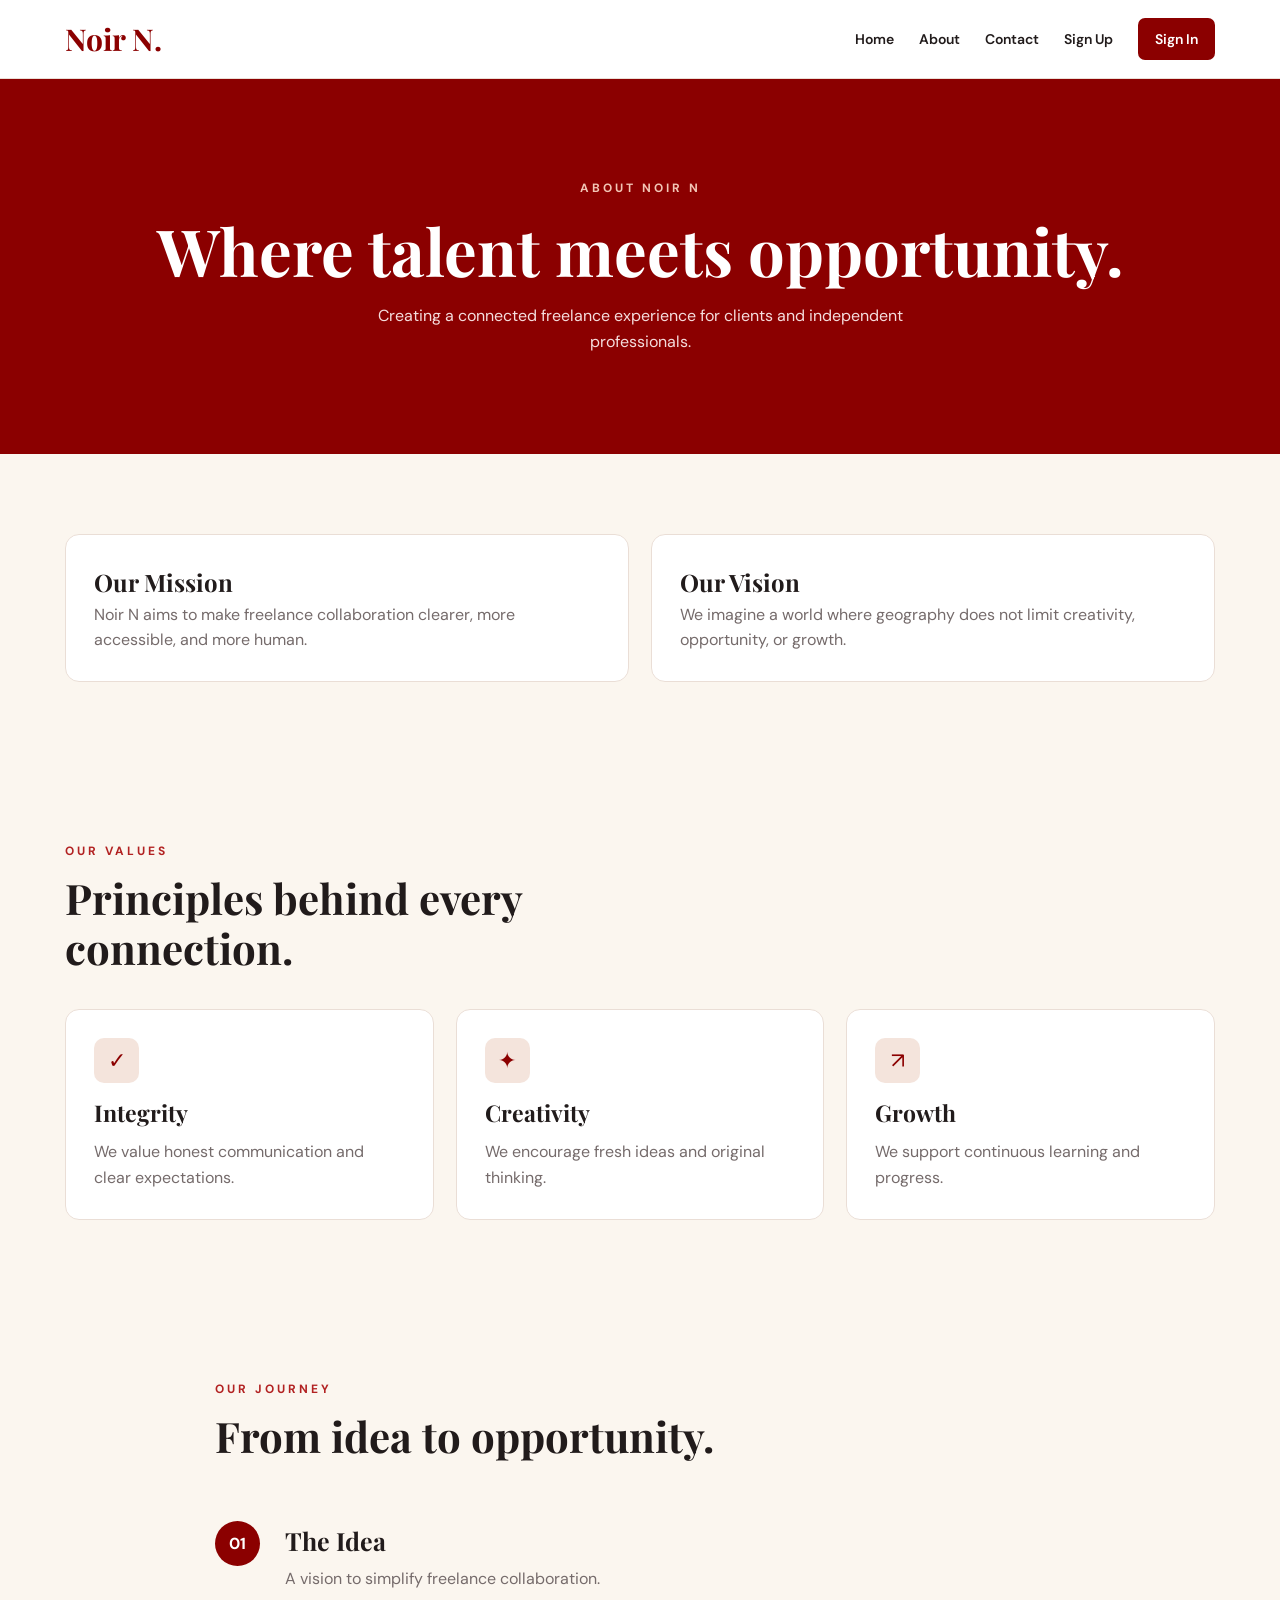
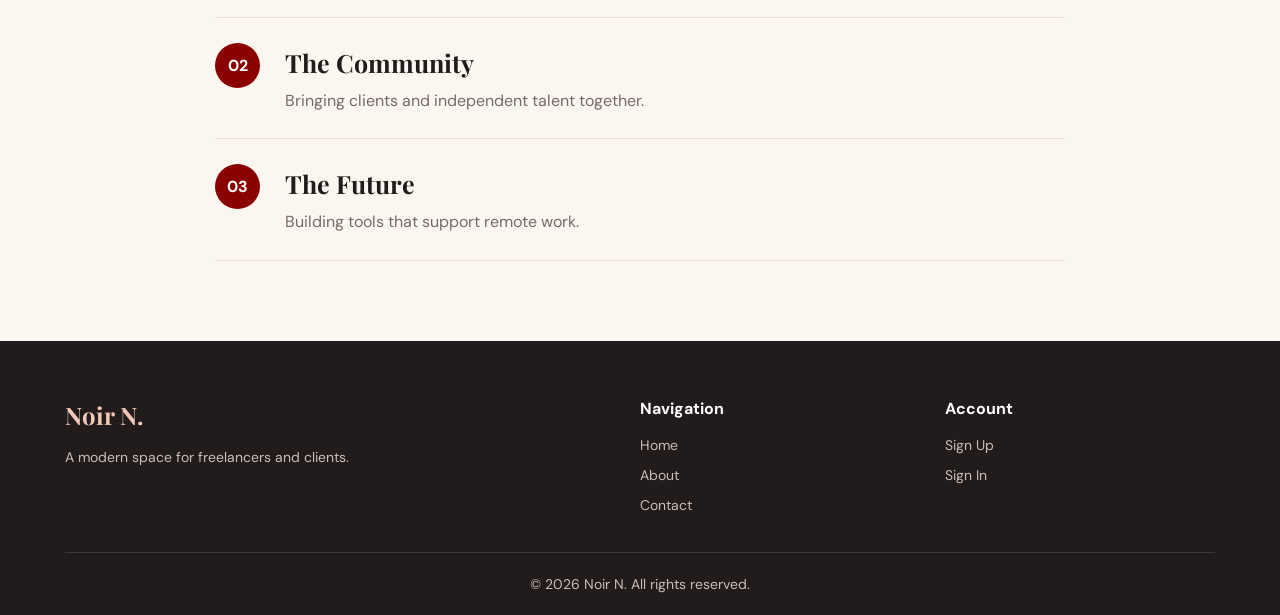
==== about.html @ 5ce1acbb "Add files via upload" ====
<!DOCTYPE html>
<html lang="en">
<head>
    <meta charset="UTF-8">
    <meta name="viewport" content="width=device-width, initial-scale=1.0">
    <title>About | Noir N</title>
    <link rel="stylesheet" href="css/style.css">
    <link rel="stylesheet" href="css/about.css">
</head>
<body>

<header class="navbar">
    <div class="container nav-container">
        <a href="index.html" class="logo">Noir N.</a>

        <nav class="nav-links">
            <a href="index.html">Home</a>
            <a href="about.html">About</a>
            <a href="contact.html">Contact</a>
            <a href="signup.html">Sign Up</a>
            <a href="signin.html" class="nav-button">Sign In</a>
        </nav>
    </div>
</header>

<main>

<section class="page-banner">
    <div class="container">
        <p class="eyebrow">ABOUT NOIR N</p>
        <h1>Where talent meets opportunity.</h1>
        <p>
            Creating a connected freelance experience
            for clients and independent professionals.
        </p>
    </div>
</section>

<section class="section">
    <div class="container grid grid-2">

        <article class="info-card">
            <h2>Our Mission</h2>
            <p>
                Noir N aims to make freelance collaboration
                clearer, more accessible, and more human.
            </p>
        </article>

        <article class="info-card">
            <h2>Our Vision</h2>
            <p>
                We imagine a world where geography does not
                limit creativity, opportunity, or growth.
            </p>
        </article>

    </div>
</section>

<section class="section">
    <div class="container">

        <div class="section-heading">
            <p class="eyebrow">OUR VALUES</p>
            <h2>Principles behind every connection.</h2>
        </div>

        <div class="grid grid-3">

            <article class="feature-card">
                <span class="icon">✓</span>
                <h3>Integrity</h3>
                <p>We value honest communication and clear expectations.</p>
            </article>

            <article class="feature-card">
                <span class="icon">✦</span>
                <h3>Creativity</h3>
                <p>We encourage fresh ideas and original thinking.</p>
            </article>

            <article class="feature-card">
                <span class="icon">↗</span>
                <h3>Growth</h3>
                <p>We support continuous learning and progress.</p>
            </article>

        </div>
    </div>
</section>

<section class="section">
    <div class="container timeline">

        <div class="section-heading">
            <p class="eyebrow">OUR JOURNEY</p>
            <h2>From idea to opportunity.</h2>
        </div>

        <div class="timeline-item">
            <span>01</span>
            <div>
                <h3>The Idea</h3>
                <p>A vision to simplify freelance collaboration.</p>
            </div>
        </div>

        <div class="timeline-item">
            <span>02</span>
            <div>
                <h3>The Community</h3>
                <p>Bringing clients and independent talent together.</p>
            </div>
        </div>

        <div class="timeline-item">
            <span>03</span>
            <div>
                <h3>The Future</h3>
                <p>Building tools that support remote work.</p>
            </div>
        </div>

    </div>
</section>

</main>

<footer class="footer">
    <div class="container">
        <div class="footer-grid">
            <div>
                <h3>Noir N.</h3>
                <p>A modern space for freelancers and clients.</p>
            </div>

            <div>
                <h4>Navigation</h4>
                <div class="footer-links">
                    <a href="index.html">Home</a>
                    <a href="about.html">About</a>
                    <a href="contact.html">Contact</a>
                </div>
            </div>

            <div>
                <h4>Account</h4>
                <div class="footer-links">
                    <a href="signup.html">Sign Up</a>
                    <a href="signin.html">Sign In</a>
                </div>
            </div>
        </div>

        <div class="footer-bottom">
            <p>&copy; 2026 Noir N. All rights reserved.</p>
        </div>
    </div>
</footer>

</body>
</html>
---- css/style.css ----
@import url('https://fonts.googleapis.com/css2?family=DM+Sans:wght@400;500;600;700&family=Playfair+Display:wght@600;700&display=swap');

:root {
    --red: #8b0000;
    --red-light: #b22222;
    --cream: #fbf6ef;
    --dark: #211b1b;
    --muted: #756b6b;
    --white: #ffffff;
    --border: #eaded6;
}

* {
    margin: 0;
    padding: 0;
    box-sizing: border-box;
}

html {
    scroll-behavior: smooth;
}

body {
    font-family: 'DM Sans', sans-serif;
    background: var(--cream);
    color: var(--dark);
    line-height: 1.6;
}

a {
    text-decoration: none;
    color: inherit;
    transition: 0.3s ease;
}

img {
    max-width: 100%;
}

.container {
    width: min(1150px, 92%);
    margin: auto;
}

/* NAVBAR */

.navbar {
    background: var(--white);
    border-bottom: 1px solid var(--border);
    position: sticky;
    top: 0;
    z-index: 100;
}

.nav-container {
    min-height: 78px;
    display: flex;
    align-items: center;
    justify-content: space-between;
    gap: 20px;
}

.logo {
    font-family: 'Playfair Display', serif;
    font-size: 30px;
    font-weight: 700;
    color: var(--red);
}

.nav-links {
    display: flex;
    align-items: center;
    gap: 25px;
    font-size: 14px;
    font-weight: 600;
}

.nav-links a:hover {
    color: var(--red-light);
    transform: translateY(-2px);
}

.nav-button {
    background: var(--red);
    color: white;
    padding: 10px 17px;
    border-radius: 7px;
}

.nav-button:hover {
    background: var(--red-light);
    color: white;
}

/* BUTTONS */

.btn {
    display: inline-block;
    padding: 12px 24px;
    border-radius: 7px;
    border: 1px solid var(--red);
    font-weight: 700;
    cursor: pointer;
    transition: 0.3s ease;
}

.btn-primary {
    background: var(--red);
    color: white;
}

.btn-primary:hover {
    background: var(--red-light);
    color: white;
    transform: translateY(-3px);
    box-shadow: 0 10px 20px #8b000033;
}

.btn-outline {
    color: var(--red);
    background: transparent;
}

.btn-outline:hover {
    background: var(--red);
    color: white;
    transform: translateY(-3px);
}

/* GENERAL */

.eyebrow {
    color: var(--red-light);
    font-size: 12px;
    font-weight: 700;
    letter-spacing: 3px;
}

h1,
h2,
h3 {
    font-family: 'Playfair Display', serif;
}

.section {
    padding: 80px 0;
}

.section-heading {
    max-width: 650px;
    margin-bottom: 35px;
}

.section-heading h2 {
    font-size: 42px;
    line-height: 1.2;
    margin-top: 12px;
}

.grid {
    display: grid;
    gap: 22px;
}

.grid-2 {
    grid-template-columns: repeat(2, 1fr);
}

.grid-3 {
    grid-template-columns: repeat(3, 1fr);
}

.feature-card,
.info-card {
    background: white;
    padding: 28px;
    border: 1px solid var(--border);
    border-radius: 14px;
    transition: 0.3s ease;
}

.feature-card:hover,
.info-card:hover {
    transform: translateY(-7px);
    box-shadow: 0 15px 30px #4b191412;
    border-color: #d4aaa0;
}

.feature-card h3 {
    margin: 12px 0 8px;
    font-size: 23px;
}

.feature-card p,
.info-card p {
    color: var(--muted);
}

.icon {
    display: inline-flex;
    align-items: center;
    justify-content: center;
    width: 45px;
    height: 45px;
    border-radius: 10px;
    background: #f4e4dc;
    color: var(--red);
    font-size: 22px;
}

/* PAGE BANNER */

.page-banner {
    padding: 100px 0;
    background: var(--red);
    color: white;
    text-align: center;
}

.page-banner h1 {
    font-size: clamp(40px, 6vw, 65px);
    line-height: 1.15;
    margin: 15px auto;
}

.page-banner p:last-child {
    max-width: 600px;
    margin: auto;
    color: #f5dddd;
}

.page-banner .eyebrow {
    color: #f2c5b5;
}

/* FOOTER */

.footer {
    background: #211b1b;
    color: white;
    padding: 55px 0 20px;
}

.footer-grid {
    display: grid;
    grid-template-columns: 2fr 1fr 1fr;
    gap: 35px;
}

.footer h3 {
    font-size: 24px;
    color: #f0c6b5;
    margin-bottom: 12px;
}

.footer h4 {
    margin-bottom: 12px;
}

.footer p,
.footer a {
    color: #cbbbbb;
    font-size: 14px;
}

.footer a:hover {
    color: white;
}

.footer-links {
    display: flex;
    flex-direction: column;
    gap: 8px;
}

.footer-bottom {
    border-top: 1px solid #ffffff22;
    margin-top: 35px;
    padding-top: 20px;
    text-align: center;
}

/* ANIMATIONS */

@keyframes fadeUp {
    from {
        opacity: 0;
        transform: translateY(25px);
    }

    to {
        opacity: 1;
        transform: translateY(0);
    }
}

@keyframes float {
    0%,
    100% {
        transform: translateY(0);
    }

    50% {
        transform: translateY(-10px);
    }
}

@keyframes slideIn {
    from {
        opacity: 0;
        transform: translateX(-30px);
    }

    to {
        opacity: 1;
        transform: translateX(0);
    }
}

.hero-content,
.feature-card,
.info-card,
.form-card {
    animation: fadeUp 0.8s ease both;
}

/* RESPONSIVE */

@media (max-width: 768px) {
    .nav-container {
        flex-direction: column;
        padding: 18px 0;
    }

    .nav-links {
        flex-wrap: wrap;
        justify-content: center;
        gap: 15px;
    }

    .grid-2,
    .grid-3,
    .footer-grid {
        grid-template-columns: 1fr;
    }

    .section {
        padding: 55px 0;
    }

    .section-heading h2 {
        font-size: 34px;
    }

    .page-banner {
        padding: 65px 0;
    }
}
---- css/about.css ----
.timeline {
    max-width: 850px;
    margin: auto;
}

.timeline-item {
    display: flex;
    gap: 25px;
    padding: 25px 0;
    border-bottom: 1px solid var(--border);
    animation: slideIn 0.7s ease both;
}

.timeline-item > span {
    background: var(--red);
    color: white;
    border-radius: 50%;
    width: 45px;
    height: 45px;
    min-width: 45px;
    display: flex;
    align-items: center;
    justify-content: center;
    font-weight: 700;
}

.timeline-item h3 {
    font-size: 25px;
    margin-bottom: 5px;
}

.timeline-item p {
    color: var(--muted);
}

.timeline-item:hover > span {
    background: var(--red-light);
    transform: scale(1.08);
}
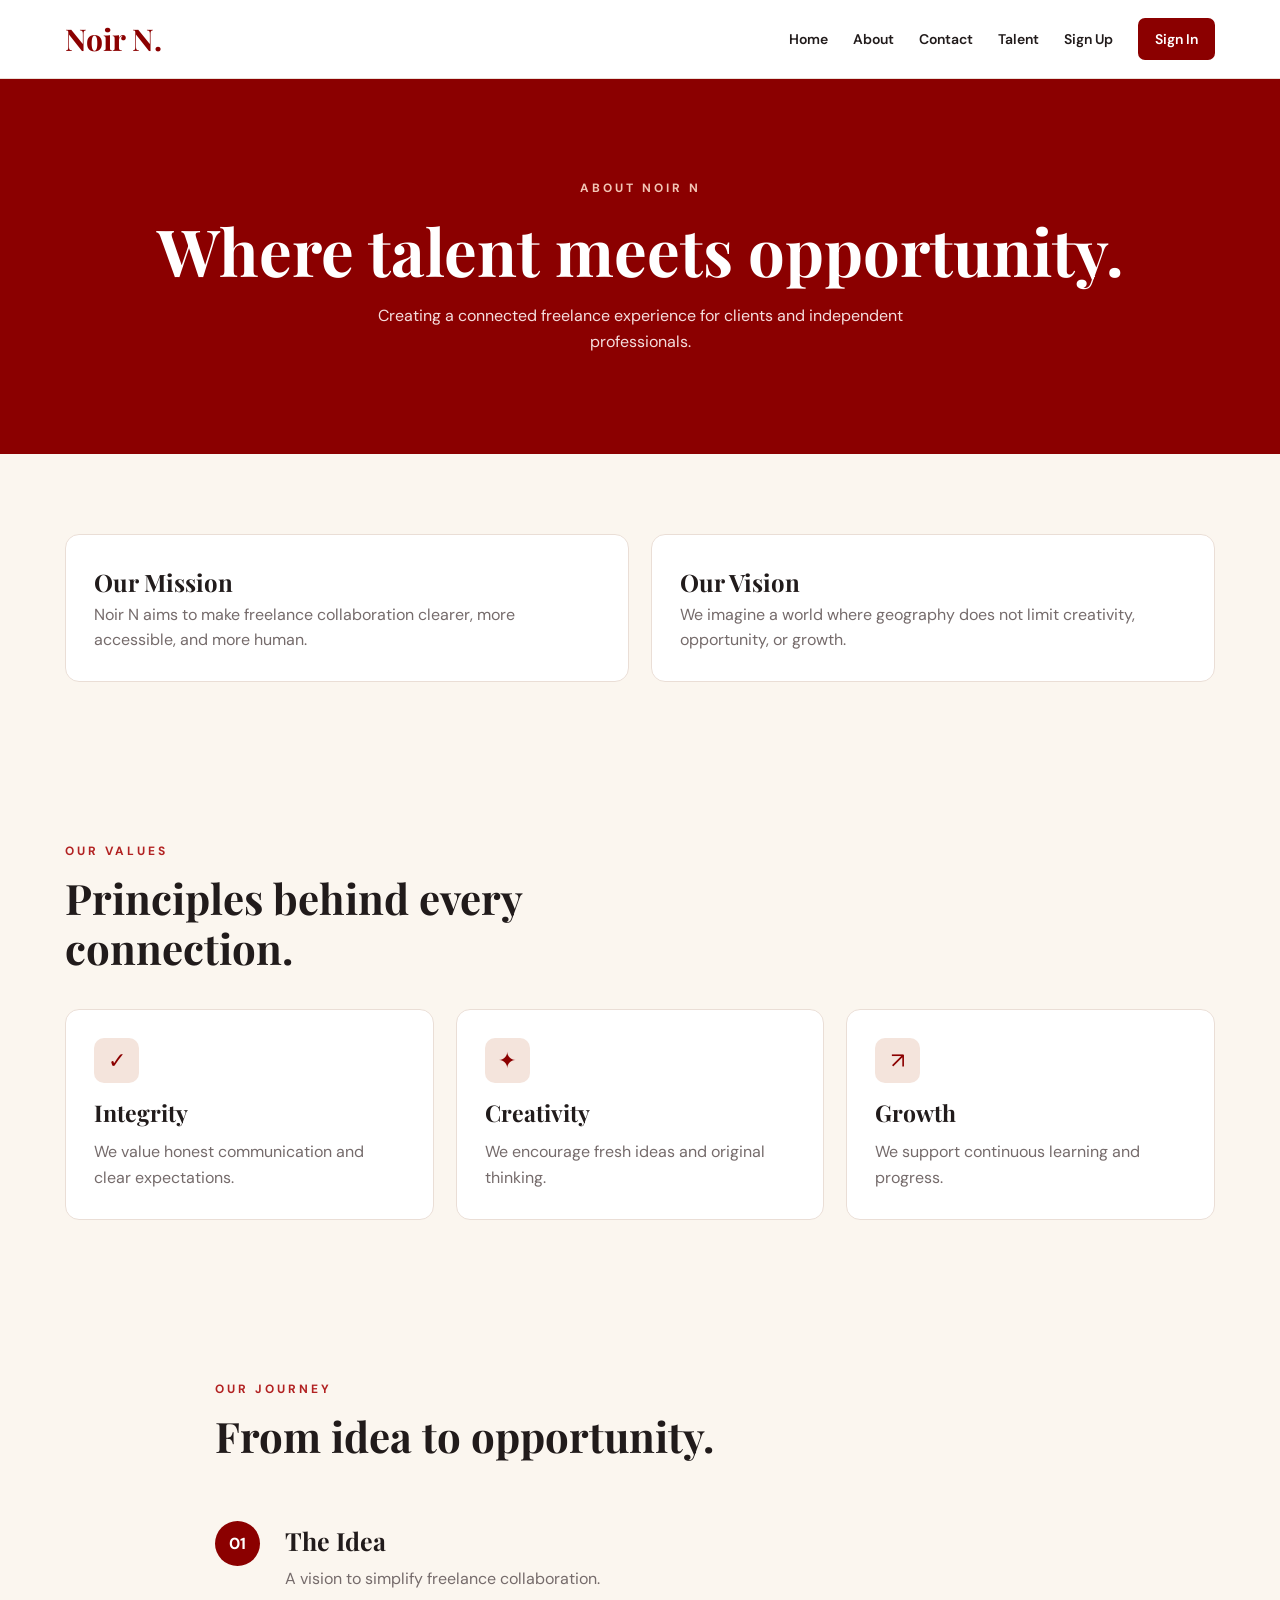
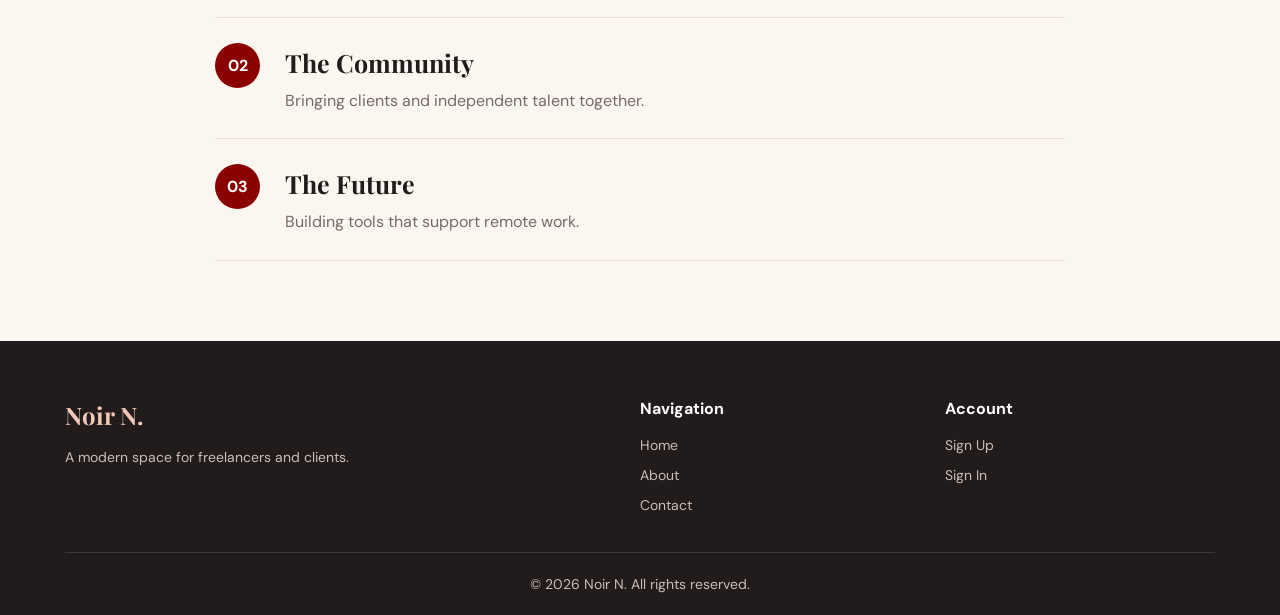
==== commit d1869624: "lab 4" ====
--- a/about.html
+++ b/about.html
@@ -18,6 +18,7 @@
             <a href="index.html">Home</a>
             <a href="about.html">About</a>
             <a href="contact.html">Contact</a>
+            <a href="lab04.html">Talent</a>
             <a href="signup.html">Sign Up</a>
             <a href="signin.html" class="nav-button">Sign In</a>
         </nav>
